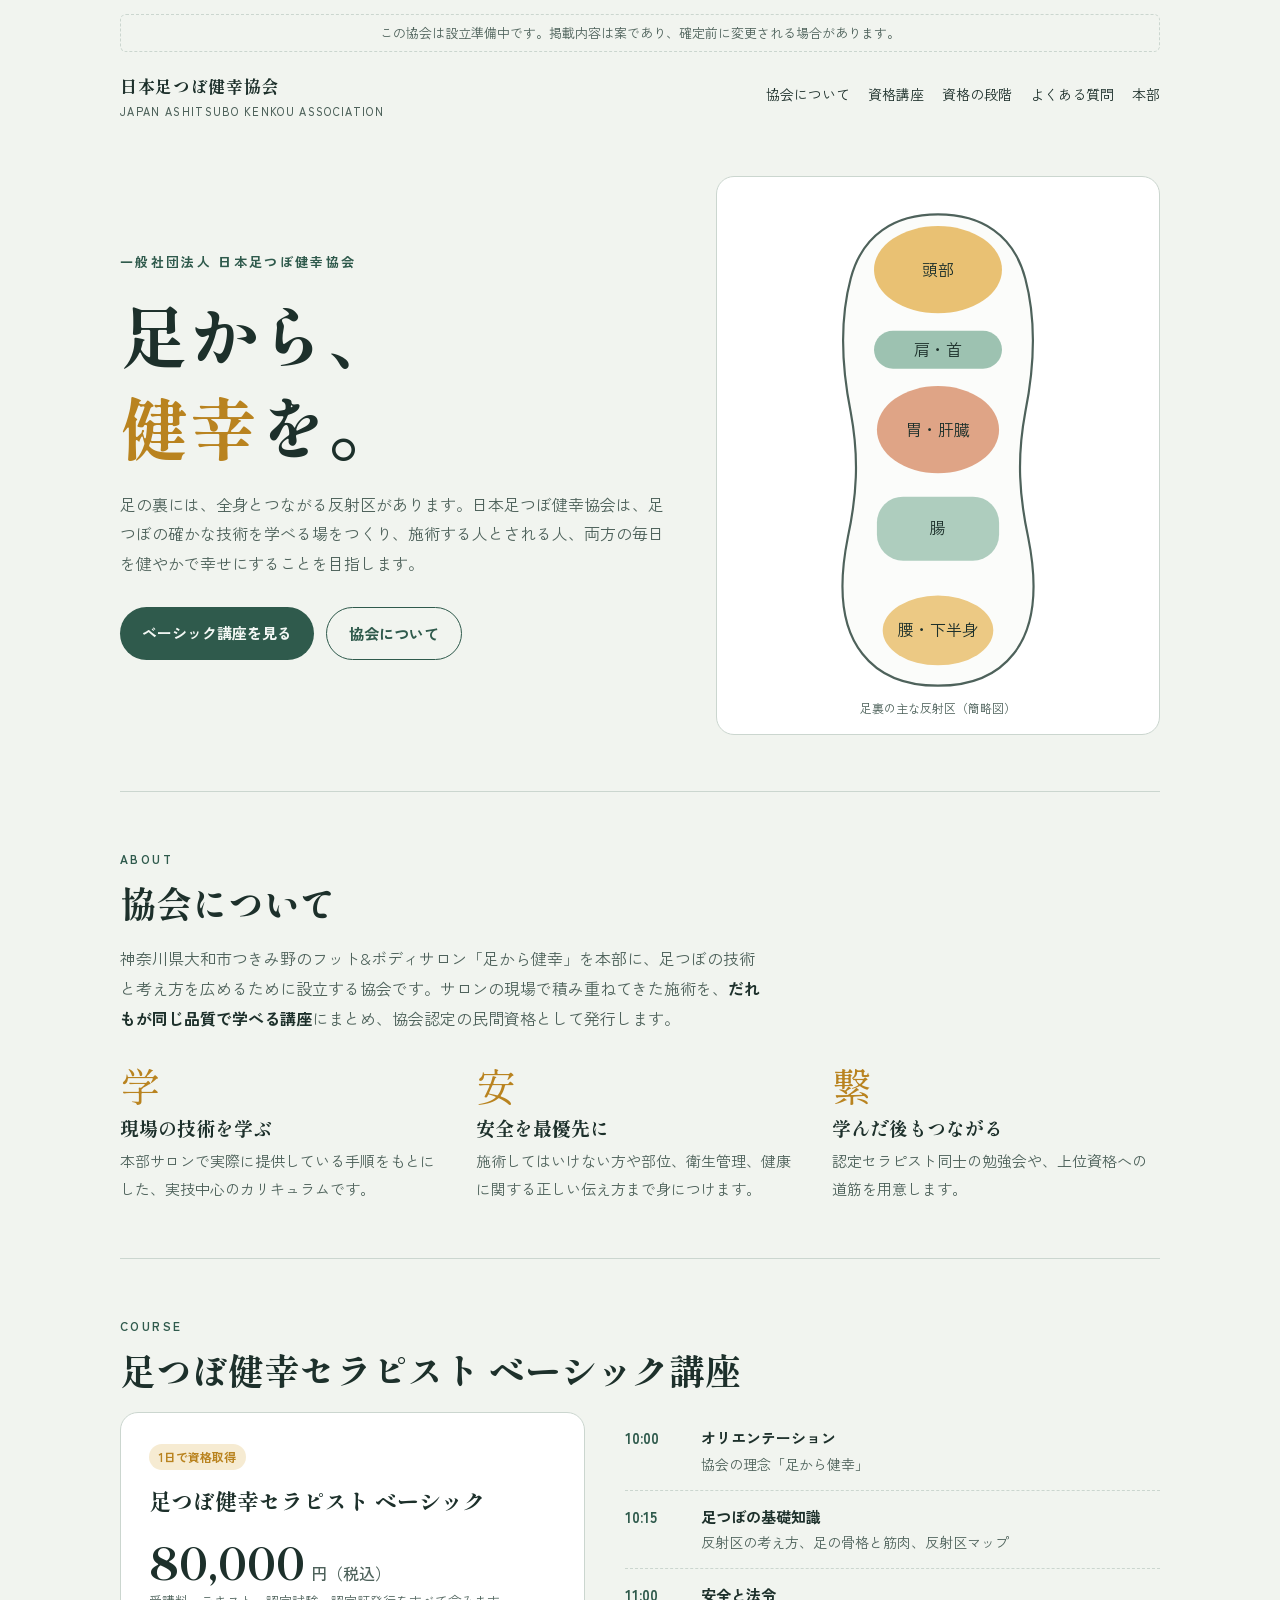
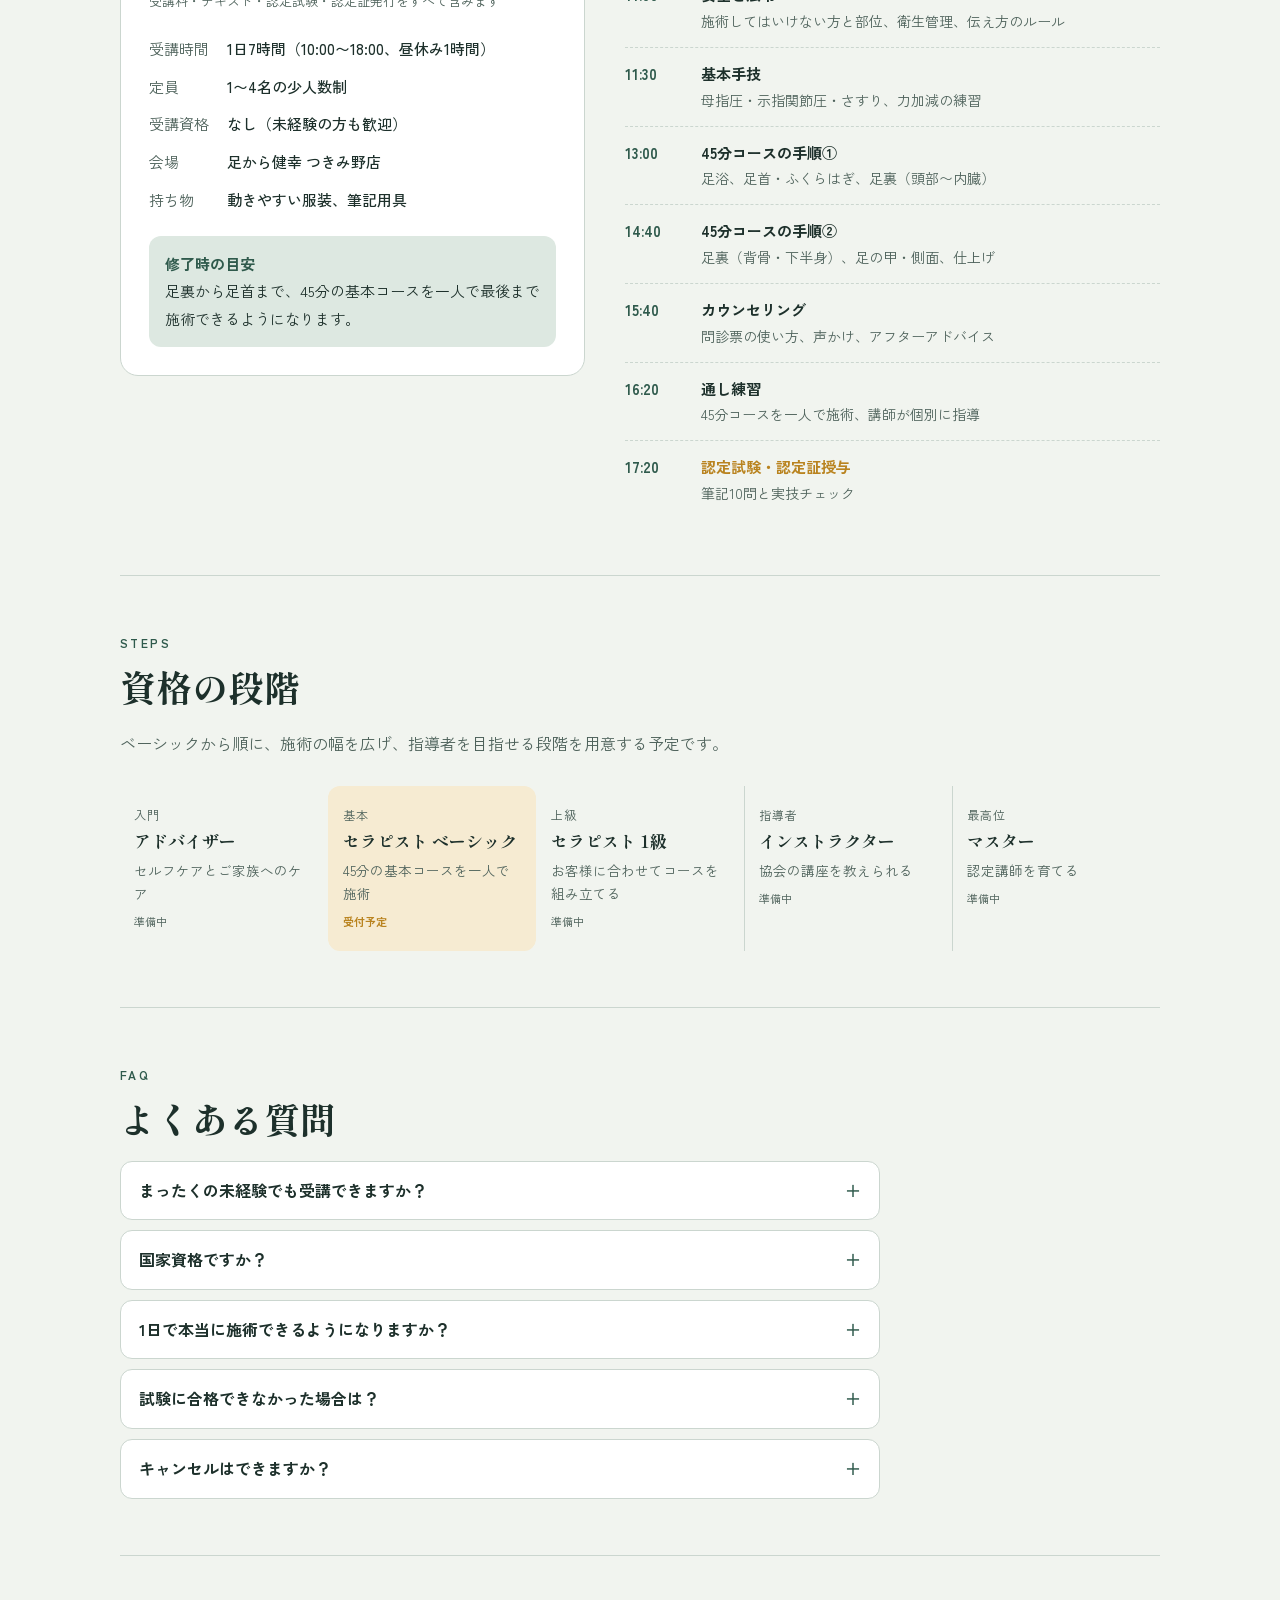
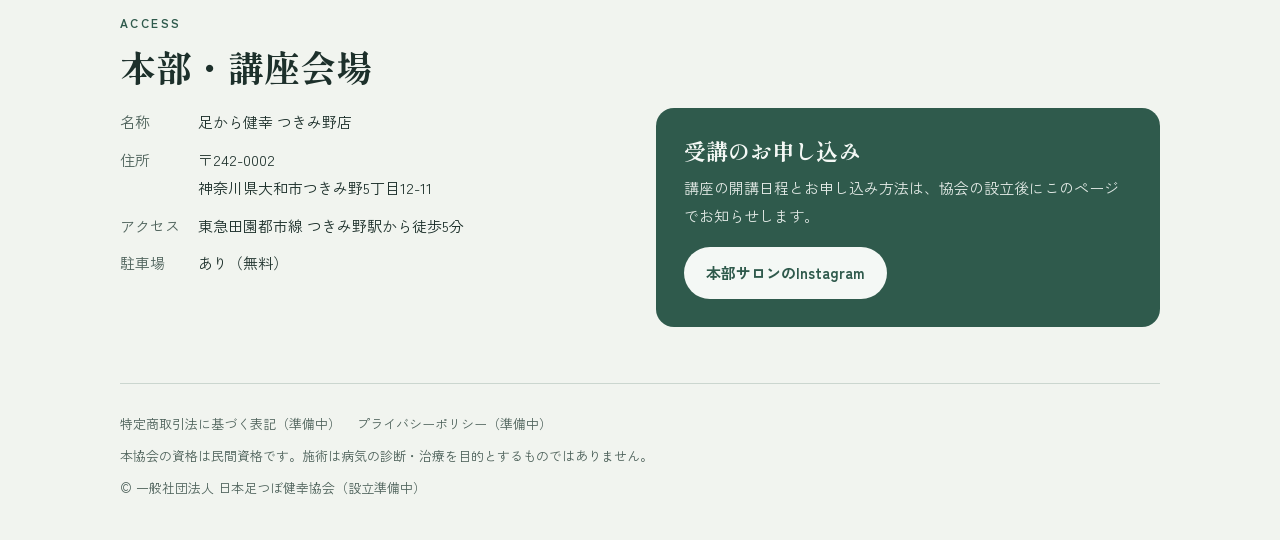
==== index.html @ 67e65ef8 "Add association landing page Co-Authored-By: Claude Opus 5.5 <noreply@anthropic.com> Claude-Session:" ====
<!doctype html>
<html lang="ja">
<head>
<meta charset="utf-8">
<meta name="viewport" content="width=device-width, initial-scale=1, viewport-fit=cover">
<meta name="description" content="一般社団法人 日本足つぼ健幸協会（設立準備中）。1日7時間で取得できる民間資格「足つぼ健幸セラピスト ベーシック」講座のご案内。本部：神奈川県大和市つきみ野。">
<meta property="og:title" content="日本足つぼ健幸協会">
<meta property="og:description" content="足から、健幸を。1日で取得できる足つぼ健幸セラピスト ベーシック講座。">
<meta property="og:type" content="website">
<meta property="og:locale" content="ja_JP">
<title>日本足つぼ健幸協会</title>
<link rel="preconnect" href="https://fonts.googleapis.com">
<link rel="preconnect" href="https://fonts.gstatic.com" crossorigin>
<link rel="stylesheet" href="https://fonts.googleapis.com/css2?family=Shippori+Mincho+B1:wght@600;800&family=Zen+Kaku+Gothic+New:wght@400;500;700&display=swap">
<style>
:root{
  --paper:#F1F4EF;
  --surface:#FFFFFF;
  --ink:#1D302B;
  --ink-soft:#4E625B;
  --line:#CBD6CF;
  --moss:#2F5A4C;
  --moss-tint:#DDE8E1;
  --sun:#B9831F;
  --sun-tint:#F6EBD2;
  --on-moss:#F4F8F5;
  --zone-a:#E7B85C;
  --zone-b:#8DB9A5;
  --zone-c:#D98F6A;
  --foot:#FBFCFA;
}
@media (prefers-color-scheme: dark){
  :root:not([data-theme="light"]){
    color-scheme:dark;
    --paper:#131C19;
    --surface:#1A2622;
    --ink:#E6EEE9;
    --ink-soft:#A5B7AF;
    --line:#2E3F39;
    --moss:#7FB8A2;
    --moss-tint:#21332D;
    --sun:#E2B458;
    --sun-tint:#2F2715;
    --on-moss:#10201A;
    --zone-a:#C99A45;
    --zone-b:#5F8F7B;
    --zone-c:#B8704F;
    --foot:#22302B;
  }
}
:root[data-theme="dark"]{
  color-scheme:dark;
  --paper:#131C19;
  --surface:#1A2622;
  --ink:#E6EEE9;
  --ink-soft:#A5B7AF;
  --line:#2E3F39;
  --moss:#7FB8A2;
  --moss-tint:#21332D;
  --sun:#E2B458;
  --sun-tint:#2F2715;
  --on-moss:#10201A;
  --zone-a:#C99A45;
  --zone-b:#5F8F7B;
  --zone-c:#B8704F;
  --foot:#22302B;
}
*{box-sizing:border-box}
html{scroll-behavior:smooth}
body{margin:0}
img{max-width:100%}
body{
  background:var(--paper);
  color:var(--ink);
  font-family:"Zen Kaku Gothic New","Hiragino Sans","Noto Sans JP",system-ui,sans-serif;
  font-size:16px;
  line-height:1.85;
  padding-inline:20px;
}
.wrap{max-width:1040px;margin-inline:auto}
h1,h2,h3{font-family:"Shippori Mincho B1","Hiragino Mincho ProN","Yu Mincho",serif;text-wrap:balance;margin:0;line-height:1.35}
p{margin:0}
.draft{
  margin-block:14px 0;
  font-size:13px;color:var(--ink-soft);
  border:1px dashed var(--line);border-radius:6px;
  padding:6px 12px;text-align:center;
}
header.top{display:flex;justify-content:space-between;align-items:center;gap:12px;padding-block:18px;flex-wrap:wrap}
.brand{font-family:"Shippori Mincho B1",serif;font-weight:800;font-size:17px;letter-spacing:.04em}
.brand small{display:block;font-family:"Zen Kaku Gothic New",sans-serif;font-weight:500;font-size:11px;color:var(--ink-soft);letter-spacing:.12em}
nav.links{display:flex;gap:18px;font-size:14px;flex-wrap:wrap}
nav.links a{color:var(--ink);text-decoration:none;border-bottom:1px solid transparent}
nav.links a:hover,nav.links a:focus-visible{border-bottom-color:var(--sun)}
a:focus-visible,.btn:focus-visible{outline:2px solid var(--sun);outline-offset:3px}

/* hero */
.hero{display:grid;grid-template-columns:1.25fr 1fr;gap:40px;align-items:center;padding-block:36px 56px}
.eyebrow{font-size:13px;letter-spacing:.18em;color:var(--moss);font-weight:700}
.hero h1{font-size:clamp(38px,6.4vw,68px);font-weight:800;margin-block:14px 18px;letter-spacing:.02em}
.hero h1 em{font-style:normal;color:var(--sun)}
.hero .lead{color:var(--ink-soft);max-width:34em}
.cta-row{display:flex;gap:12px;flex-wrap:wrap;margin-top:28px}
.btn{display:inline-block;padding:12px 22px;border-radius:999px;font-weight:700;text-decoration:none;font-size:15px}
.btn.primary{background:var(--moss);color:var(--on-moss)}
.btn.ghost{color:var(--moss);border:1.5px solid var(--moss)}
.map{position:relative;background:var(--surface);border:1px solid var(--line);border-radius:18px;padding:20px 16px 14px}
.map svg{display:block;width:100%;height:auto;max-width:320px;margin-inline:auto}
.map figcaption{font-size:12px;color:var(--ink-soft);text-align:center;margin-top:6px}
.map text{font-size:11px;fill:var(--ink);font-family:"Zen Kaku Gothic New",sans-serif}

section{padding-block:56px;border-top:1px solid var(--line)}
.sec-label{font-size:12px;letter-spacing:.2em;color:var(--moss);font-weight:700;margin-bottom:8px}
section h2{font-size:clamp(26px,3.6vw,36px);font-weight:800;margin-bottom:18px}
.prose{max-width:40em;color:var(--ink-soft)}
.prose strong{color:var(--ink)}

.pillars{display:grid;grid-template-columns:repeat(3,1fr);gap:28px;margin-top:32px}
.pillars h3{font-size:19px;margin-bottom:6px}
.pillars p{font-size:15px;color:var(--ink-soft)}
.pillars .kanji{font-family:"Shippori Mincho B1",serif;font-size:40px;color:var(--sun);line-height:1;margin-bottom:10px}

/* course */
.course{display:grid;grid-template-columns:1fr 1.15fr;gap:40px;align-items:start}
.course-card{background:var(--surface);border:1px solid var(--line);border-radius:18px;padding:28px}
.cert-name{font-family:"Shippori Mincho B1",serif;font-size:22px;font-weight:800}
.badge{display:inline-block;font-size:12px;background:var(--sun-tint);color:var(--sun);font-weight:700;padding:2px 10px;border-radius:999px;margin-bottom:10px}
.price{margin-block:18px 6px;font-family:"Shippori Mincho B1",serif;font-weight:800;font-size:44px;line-height:1;font-variant-numeric:tabular-nums}
.price span{font-size:16px;font-family:"Zen Kaku Gothic New",sans-serif;font-weight:500;color:var(--ink-soft);margin-left:6px}
.note{font-size:13px;color:var(--ink-soft)}
dl.spec{display:grid;grid-template-columns:auto 1fr;gap:10px 18px;margin:22px 0 0;font-size:15px}
dl.spec dt{color:var(--ink-soft)}
dl.spec dd{margin:0;font-weight:500}
.goal{margin-top:22px;background:var(--moss-tint);border-radius:12px;padding:14px 16px;font-size:15px}
.goal b{color:var(--moss)}

.timeline{list-style:none;margin:0;padding:0;display:grid;gap:0}
.timeline li{display:grid;grid-template-columns:62px 1fr;gap:14px;padding-block:12px;border-bottom:1px dashed var(--line)}
.timeline li:last-child{border-bottom:0}
.timeline time{font-variant-numeric:tabular-nums;font-weight:700;color:var(--moss);font-size:15px}
.timeline .t{font-weight:700;font-size:15px}
.timeline .d{font-size:14px;color:var(--ink-soft)}
.timeline li.exam .t{color:var(--sun)}

/* steps */
.steps{display:grid;grid-template-columns:repeat(5,1fr);gap:0;margin-top:28px;counter-reset:s}
.step{padding:18px 14px 16px;border-left:1px solid var(--line);position:relative}
.step:first-child{border-left:0}
.step .lv{font-size:12px;color:var(--ink-soft);letter-spacing:.1em}
.step h3{font-size:17px;margin-block:4px 6px}
.step p{font-size:13.5px;color:var(--ink-soft);line-height:1.7}
.step.now{background:var(--sun-tint);border-radius:12px;border-left-color:transparent}
.step.now + .step{border-left-color:transparent}
.step .tag{font-size:11px;font-weight:700;color:var(--sun)}
.step .soon{font-size:11px;color:var(--ink-soft)}

/* faq */
.faq{max-width:760px;display:grid;gap:10px}
.faq details{background:var(--surface);border:1px solid var(--line);border-radius:12px;padding:14px 18px}
.faq summary{cursor:pointer;font-weight:700;list-style:none;display:flex;justify-content:space-between;gap:12px}
.faq summary::-webkit-details-marker{display:none}
.faq summary::after{content:"＋";color:var(--moss)}
.faq details[open] summary::after{content:"－"}
.faq details p{margin-top:10px;color:var(--ink-soft);font-size:15px}

/* access */
.access{display:grid;grid-template-columns:1fr 1fr;gap:32px;align-items:start}
.access dl{display:grid;grid-template-columns:auto 1fr;gap:10px 18px;margin:0;font-size:15px}
.access dt{color:var(--ink-soft)}
.access dd{margin:0}
.contact{background:var(--moss);color:var(--on-moss);border-radius:18px;padding:28px}
.contact h3{font-size:22px;margin-bottom:8px}
.contact p{font-size:15px;opacity:.9}
.contact .btn{background:var(--on-moss);color:var(--moss);margin-top:18px}

footer{border-top:1px solid var(--line);padding-block:28px 40px;font-size:13px;color:var(--ink-soft);display:grid;gap:8px}
footer .flinks{display:flex;gap:16px;flex-wrap:wrap}
footer a{color:var(--ink-soft)}

@media (max-width:860px){
  .hero,.course,.access{grid-template-columns:1fr}
  .pillars{grid-template-columns:1fr}
  .steps{grid-template-columns:1fr}
  .step{border-left:0;border-top:1px solid var(--line)}
  .step:first-child{border-top:0}
  .step.now + .step{border-top-color:transparent}
  nav.links{display:none}
}
@media (prefers-reduced-motion:no-preference){
  .zone{transition:opacity .2s}
  .map:hover .zone{opacity:.55}
  .map:hover .zone:hover{opacity:1}
}
</style>
</head>
<body>

<div class="wrap">
  <p class="draft">この協会は設立準備中です。掲載内容は案であり、確定前に変更される場合があります。</p>

  <header class="top">
    <div class="brand">日本足つぼ健幸協会<small>JAPAN ASHITSUBO KENKOU ASSOCIATION</small></div>
    <nav class="links" aria-label="ページ内リンク">
      <a href="#about">協会について</a>
      <a href="#course">資格講座</a>
      <a href="#steps">資格の段階</a>
      <a href="#faq">よくある質問</a>
      <a href="#access">本部</a>
    </nav>
  </header>

  <div class="hero">
    <div>
      <p class="eyebrow">一般社団法人 日本足つぼ健幸協会</p>
      <h1>足から、<br><em>健幸</em>を。</h1>
      <p class="lead">足の裏には、全身とつながる反射区があります。日本足つぼ健幸協会は、足つぼの確かな技術を学べる場をつくり、施術する人とされる人、両方の毎日を健やかで幸せにすることを目指します。</p>
      <div class="cta-row">
        <a class="btn primary" href="#course">ベーシック講座を見る</a>
        <a class="btn ghost" href="#about">協会について</a>
      </div>
    </div>
    <figure class="map" style="margin:0">
      <svg viewBox="0 0 220 340" role="img" aria-label="右足の足裏と主な反射区の図">
        <path d="M110 12c-30 0-52 14-60 44-8 30-6 62 0 92 6 32 4 58-2 86-6 30-6 60 10 80 14 18 34 22 52 22s38-4 52-22c16-20 16-50 10-80-6-28-8-54-2-86 6-30 8-62 0-92-8-30-30-44-60-44z" fill="var(--foot)" stroke="var(--ink-soft)" stroke-width="1.5"/>
        <ellipse class="zone" cx="110" cy="50" rx="44" ry="30" fill="var(--zone-a)" opacity=".85"/>
        <rect class="zone" x="66" y="92" width="88" height="26" rx="13" fill="var(--zone-b)" opacity=".85"/>
        <ellipse class="zone" cx="110" cy="160" rx="42" ry="30" fill="var(--zone-c)" opacity=".8"/>
        <rect class="zone" x="68" y="206" width="84" height="44" rx="18" fill="var(--zone-b)" opacity=".7"/>
        <ellipse class="zone" cx="110" cy="298" rx="38" ry="24" fill="var(--zone-a)" opacity=".75"/>
        <text x="110" y="54" text-anchor="middle">頭部</text>
        <text x="110" y="109" text-anchor="middle">肩・首</text>
        <text x="110" y="164" text-anchor="middle">胃・肝臓</text>
        <text x="110" y="232" text-anchor="middle">腸</text>
        <text x="110" y="302" text-anchor="middle">腰・下半身</text>
      </svg>
      <figcaption>足裏の主な反射区（簡略図）</figcaption>
    </figure>
  </div>

  <section id="about">
    <p class="sec-label">ABOUT</p>
    <h2>協会について</h2>
    <p class="prose">神奈川県大和市つきみ野のフット&amp;ボディサロン「足から健幸」を本部に、足つぼの技術と考え方を広めるために設立する協会です。サロンの現場で積み重ねてきた施術を、<strong>だれもが同じ品質で学べる講座</strong>にまとめ、協会認定の民間資格として発行します。</p>
    <div class="pillars">
      <div>
        <div class="kanji">学</div>
        <h3>現場の技術を学ぶ</h3>
        <p>本部サロンで実際に提供している手順をもとにした、実技中心のカリキュラムです。</p>
      </div>
      <div>
        <div class="kanji">安</div>
        <h3>安全を最優先に</h3>
        <p>施術してはいけない方や部位、衛生管理、健康に関する正しい伝え方まで身につけます。</p>
      </div>
      <div>
        <div class="kanji">繋</div>
        <h3>学んだ後もつながる</h3>
        <p>認定セラピスト同士の勉強会や、上位資格への道筋を用意します。</p>
      </div>
    </div>
  </section>

  <section id="course">
    <p class="sec-label">COURSE</p>
    <h2>足つぼ健幸セラピスト ベーシック講座</h2>
    <div class="course">
      <div class="course-card">
        <span class="badge">1日で資格取得</span>
        <div class="cert-name">足つぼ健幸セラピスト ベーシック</div>
        <div class="price">80,000<span>円（税込）</span></div>
        <p class="note">受講料・テキスト・認定試験・認定証発行をすべて含みます</p>
        <dl class="spec">
          <dt>受講時間</dt><dd>1日7時間（10:00〜18:00、昼休み1時間）</dd>
          <dt>定員</dt><dd>1〜4名の少人数制</dd>
          <dt>受講資格</dt><dd>なし（未経験の方も歓迎）</dd>
          <dt>会場</dt><dd>足から健幸 つきみ野店</dd>
          <dt>持ち物</dt><dd>動きやすい服装、筆記用具</dd>
        </dl>
        <p class="goal"><b>修了時の目安</b><br>足裏から足首まで、45分の基本コースを一人で最後まで施術できるようになります。</p>
      </div>
      <div>
        <ol class="timeline" aria-label="当日のタイムテーブル">
          <li><time>10:00</time><div><div class="t">オリエンテーション</div><div class="d">協会の理念「足から健幸」</div></div></li>
          <li><time>10:15</time><div><div class="t">足つぼの基礎知識</div><div class="d">反射区の考え方、足の骨格と筋肉、反射区マップ</div></div></li>
          <li><time>11:00</time><div><div class="t">安全と法令</div><div class="d">施術してはいけない方と部位、衛生管理、伝え方のルール</div></div></li>
          <li><time>11:30</time><div><div class="t">基本手技</div><div class="d">母指圧・示指関節圧・さすり、力加減の練習</div></div></li>
          <li><time>13:00</time><div><div class="t">45分コースの手順①</div><div class="d">足浴、足首・ふくらはぎ、足裏（頭部〜内臓）</div></div></li>
          <li><time>14:40</time><div><div class="t">45分コースの手順②</div><div class="d">足裏（背骨・下半身）、足の甲・側面、仕上げ</div></div></li>
          <li><time>15:40</time><div><div class="t">カウンセリング</div><div class="d">問診票の使い方、声かけ、アフターアドバイス</div></div></li>
          <li><time>16:20</time><div><div class="t">通し練習</div><div class="d">45分コースを一人で施術、講師が個別に指導</div></div></li>
          <li class="exam"><time>17:20</time><div><div class="t">認定試験・認定証授与</div><div class="d">筆記10問と実技チェック</div></div></li>
        </ol>
      </div>
    </div>
  </section>

  <section id="steps">
    <p class="sec-label">STEPS</p>
    <h2>資格の段階</h2>
    <p class="prose">ベーシックから順に、施術の幅を広げ、指導者を目指せる段階を用意する予定です。</p>
    <div class="steps">
      <div class="step"><div class="lv">入門</div><h3>アドバイザー</h3><p>セルフケアとご家族へのケア</p><span class="soon">準備中</span></div>
      <div class="step now"><div class="lv">基本</div><h3>セラピスト ベーシック</h3><p>45分の基本コースを一人で施術</p><span class="tag">受付予定</span></div>
      <div class="step"><div class="lv">上級</div><h3>セラピスト 1級</h3><p>お客様に合わせてコースを組み立てる</p><span class="soon">準備中</span></div>
      <div class="step"><div class="lv">指導者</div><h3>インストラクター</h3><p>協会の講座を教えられる</p><span class="soon">準備中</span></div>
      <div class="step"><div class="lv">最高位</div><h3>マスター</h3><p>認定講師を育てる</p><span class="soon">準備中</span></div>
    </div>
  </section>

  <section id="faq">
    <p class="sec-label">FAQ</p>
    <h2>よくある質問</h2>
    <div class="faq">
      <details><summary>まったくの未経験でも受講できますか？</summary><p>はい、できます。少人数制で、講師が一人ひとりの手の動きを確認しながら進めます。</p></details>
      <details><summary>国家資格ですか？</summary><p>いいえ、当協会が認定する民間資格です。医療行為や治療を行うための資格ではありません。</p></details>
      <details><summary>1日で本当に施術できるようになりますか？</summary><p>基本の45分コースを一人で最後まで行えるところまで練習します。認定後は、ご家族や知人への施術で経験を重ねることをおすすめしています。</p></details>
      <details><summary>試験に合格できなかった場合は？</summary><p>後日、実技の再チェック（30分）を無料で1回受けていただけます。</p></details>
      <details><summary>キャンセルはできますか？</summary><p>7日前までは全額返金、3日前までは50%返金、前日・当日は返金なしを予定しています（日程の振替は1回可）。</p></details>
    </div>
  </section>

  <section id="access">
    <p class="sec-label">ACCESS</p>
    <h2>本部・講座会場</h2>
    <div class="access">
      <dl>
        <dt>名称</dt><dd>足から健幸 つきみ野店</dd>
        <dt>住所</dt><dd>〒242-0002<br>神奈川県大和市つきみ野5丁目12-11</dd>
        <dt>アクセス</dt><dd>東急田園都市線 つきみ野駅から徒歩5分</dd>
        <dt>駐車場</dt><dd>あり（無料）</dd>
      </dl>
      <div class="contact">
        <h3>受講のお申し込み</h3>
        <p>講座の開講日程とお申し込み方法は、協会の設立後にこのページでお知らせします。</p>
        <a class="btn" href="https://www.instagram.com/ashikara.kenkou.tsukimino/" target="_blank" rel="noopener">本部サロンのInstagram</a>
      </div>
    </div>
  </section>

  <footer>
    <div class="flinks"><span>特定商取引法に基づく表記（準備中）</span><span>プライバシーポリシー（準備中）</span></div>
    <div>本協会の資格は民間資格です。施術は病気の診断・治療を目的とするものではありません。</div>
    <div>© 一般社団法人 日本足つぼ健幸協会（設立準備中）</div>
  </footer>
</div>
</body>
</html>
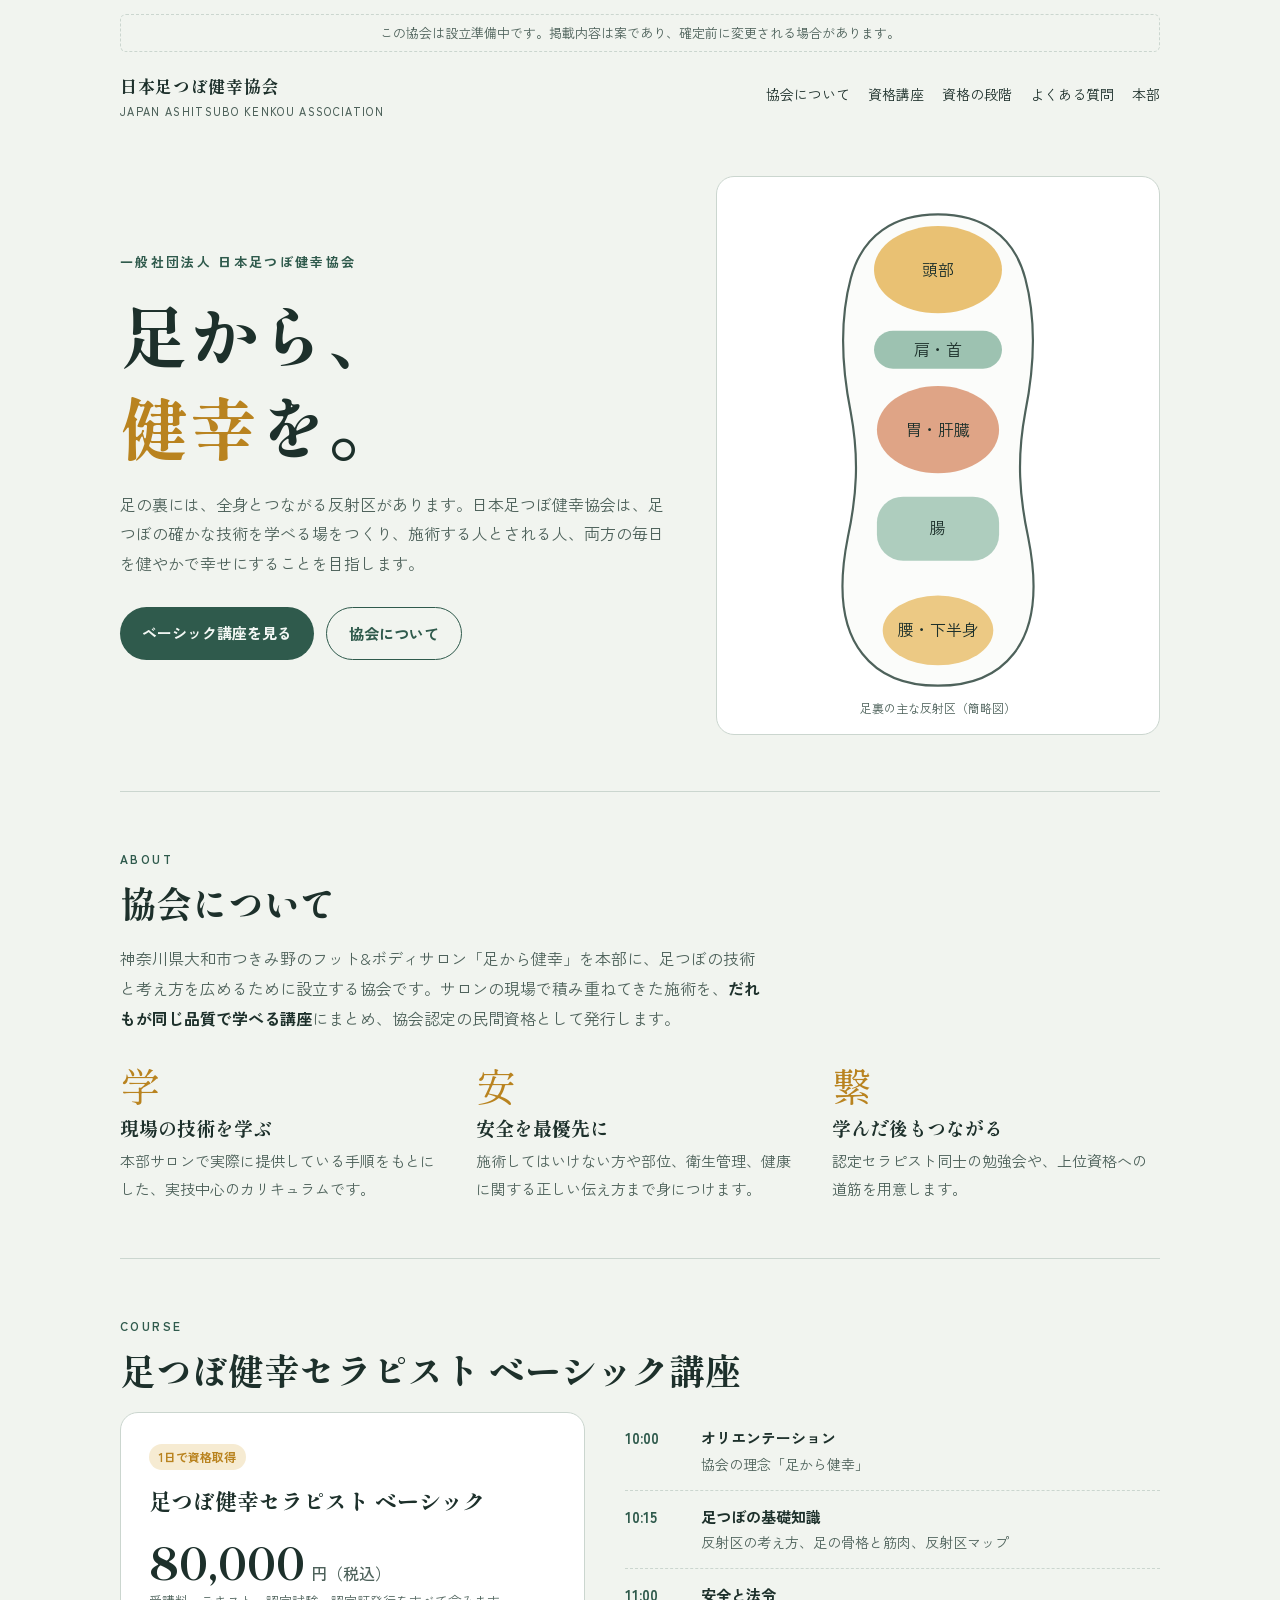
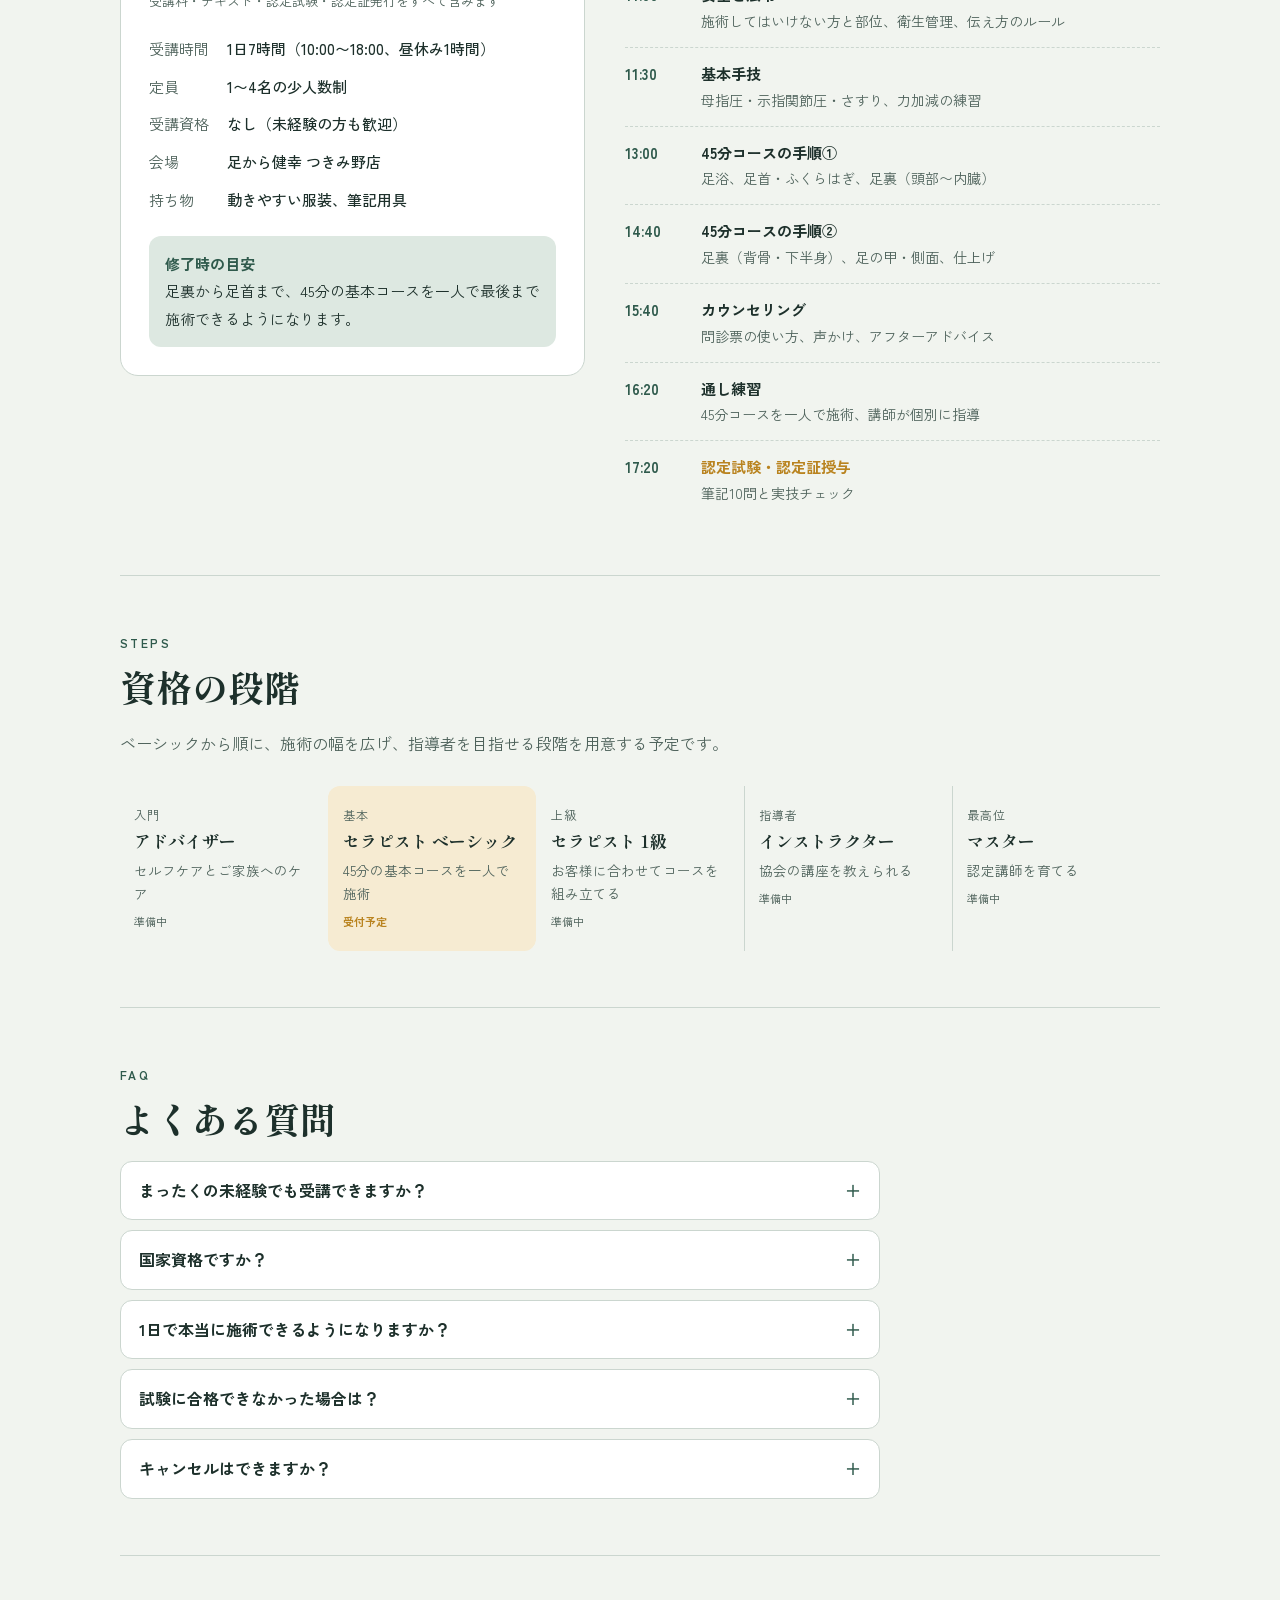
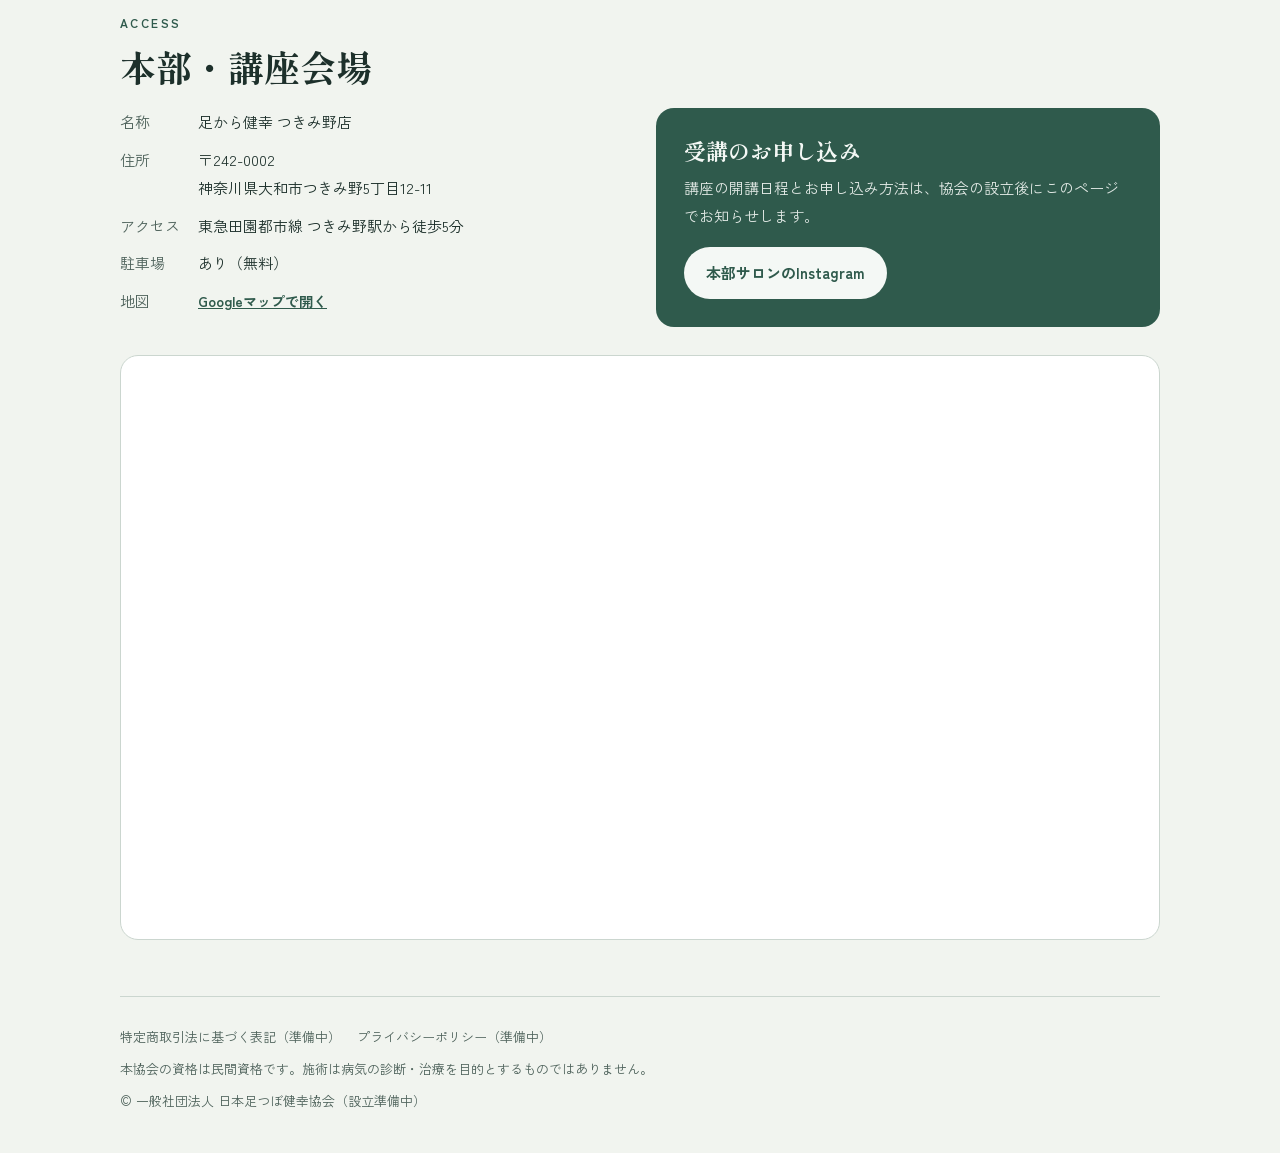
==== commit 527ddb1f: "Add Google Maps link and embedded map to access section Co-Authored-By: Claude Opus 5.5 <noreply@ant" ====
--- a/index.html
+++ b/index.html
@@ -168,6 +168,10 @@
 .access dl{display:grid;grid-template-columns:auto 1fr;gap:10px 18px;margin:0;font-size:15px}
 .access dt{color:var(--ink-soft)}
 .access dd{margin:0}
+.maplink{font-size:14px;font-weight:700;color:var(--moss)}
+.gmap{margin-top:28px;border:1px solid var(--line);border-radius:18px;overflow:hidden;aspect-ratio:16/9;max-width:100%;background:var(--surface)}
+.gmap iframe{display:block;width:100%;height:100%;border:0}
+@media (max-width:860px){.gmap{aspect-ratio:4/3}}
 .contact{background:var(--moss);color:var(--on-moss);border-radius:18px;padding:28px}
 .contact h3{font-size:22px;margin-bottom:8px}
 .contact p{font-size:15px;opacity:.9}
@@ -328,12 +332,16 @@
         <dt>住所</dt><dd>〒242-0002<br>神奈川県大和市つきみ野5丁目12-11</dd>
         <dt>アクセス</dt><dd>東急田園都市線 つきみ野駅から徒歩5分</dd>
         <dt>駐車場</dt><dd>あり（無料）</dd>
+        <dt>地図</dt><dd><a class="maplink" href="https://www.google.com/maps/place/%E8%B6%B3%E3%81%8B%E3%82%89%E5%81%A5%E5%B9%B8+%E3%81%A4%E3%81%8D%E3%81%BF%E9%87%8E%E5%BA%97/@35.5130493,139.4574136,17z/data=!3m1!4b1!4m6!3m5!1s0x6018f92f17c7e25b:0xcd8ebc7f74a9188!8m2!3d35.5130493!4d139.4574136!16s%2Fg%2F11y51fj9ld" target="_blank" rel="noopener">Googleマップで開く</a></dd>
       </dl>
       <div class="contact">
         <h3>受講のお申し込み</h3>
         <p>講座の開講日程とお申し込み方法は、協会の設立後にこのページでお知らせします。</p>
         <a class="btn" href="https://www.instagram.com/ashikara.kenkou.tsukimino/" target="_blank" rel="noopener">本部サロンのInstagram</a>
       </div>
+    </div>
+    <div class="gmap">
+      <iframe src="https://www.google.com/maps?q=35.5130493,139.4574136&amp;z=17&amp;hl=ja&amp;output=embed" title="足から健幸 つきみ野店の地図" loading="lazy" referrerpolicy="no-referrer-when-downgrade"></iframe>
     </div>
   </section>
 
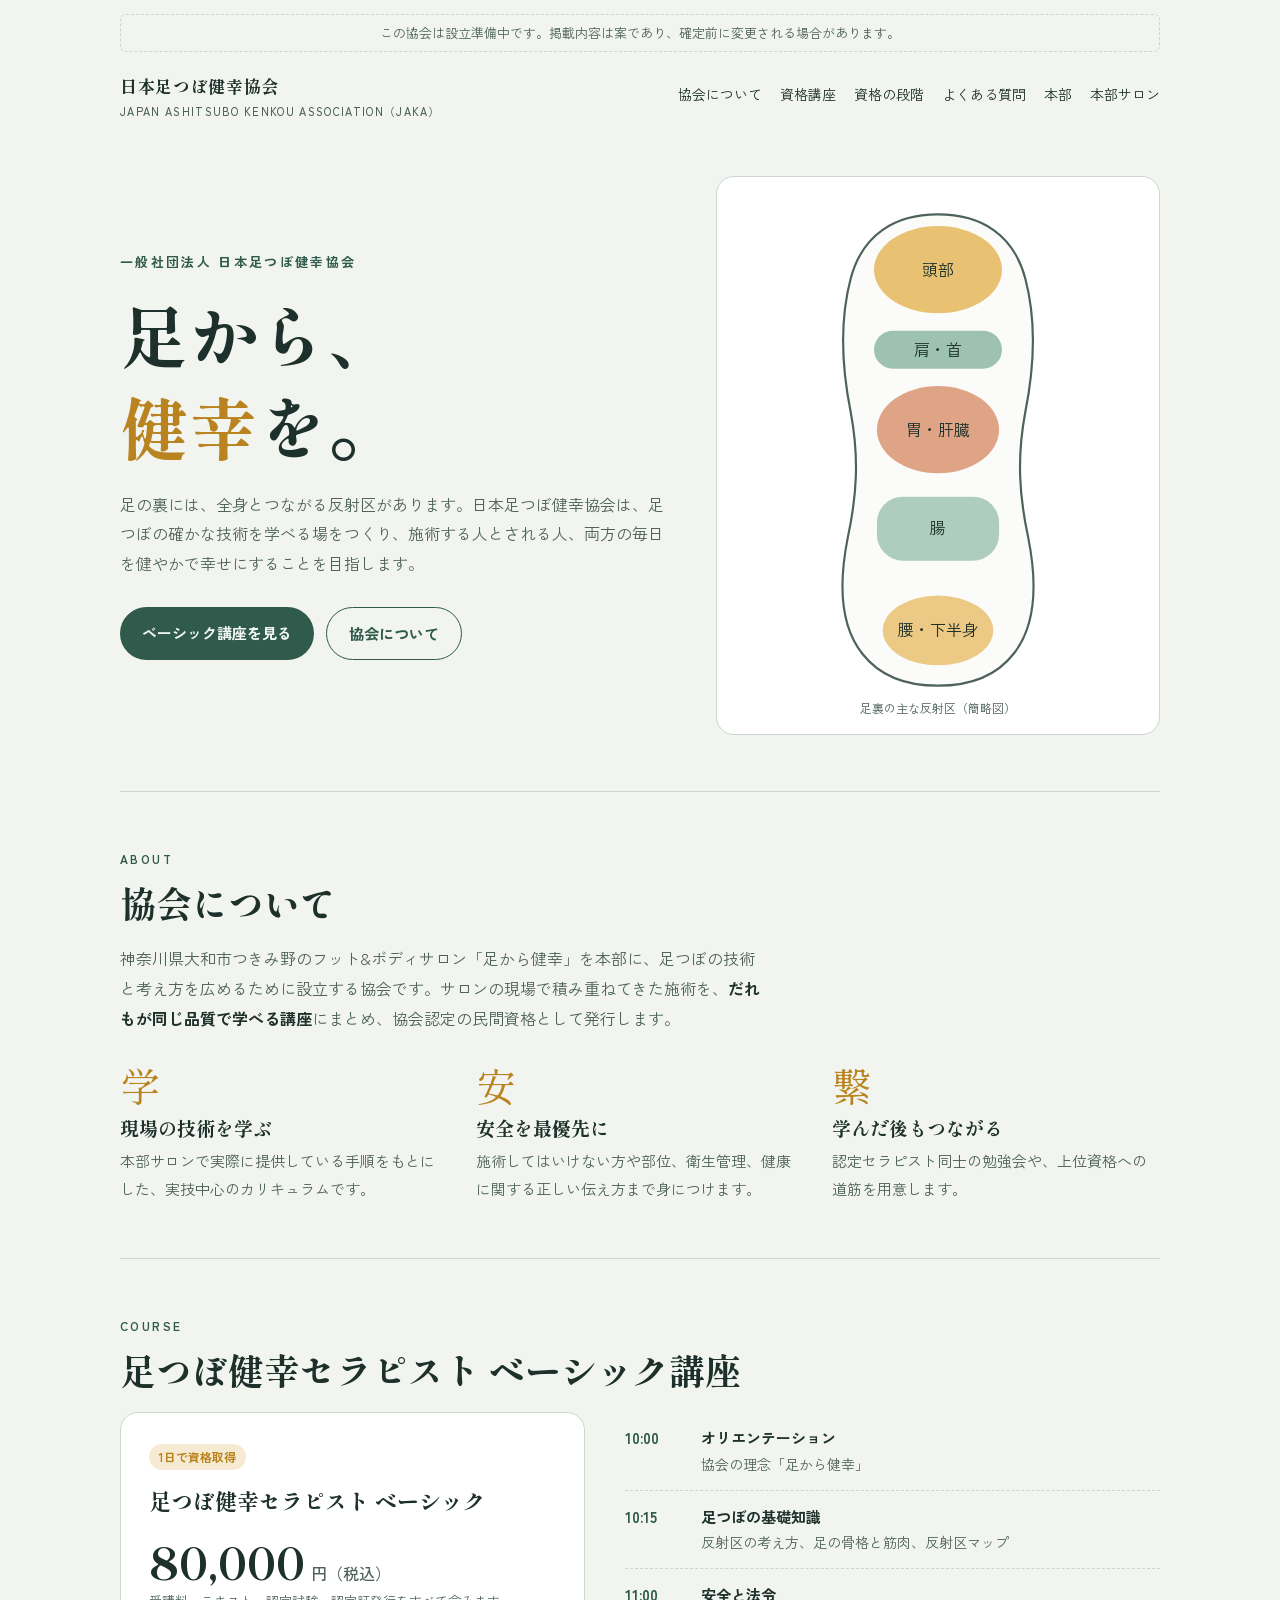
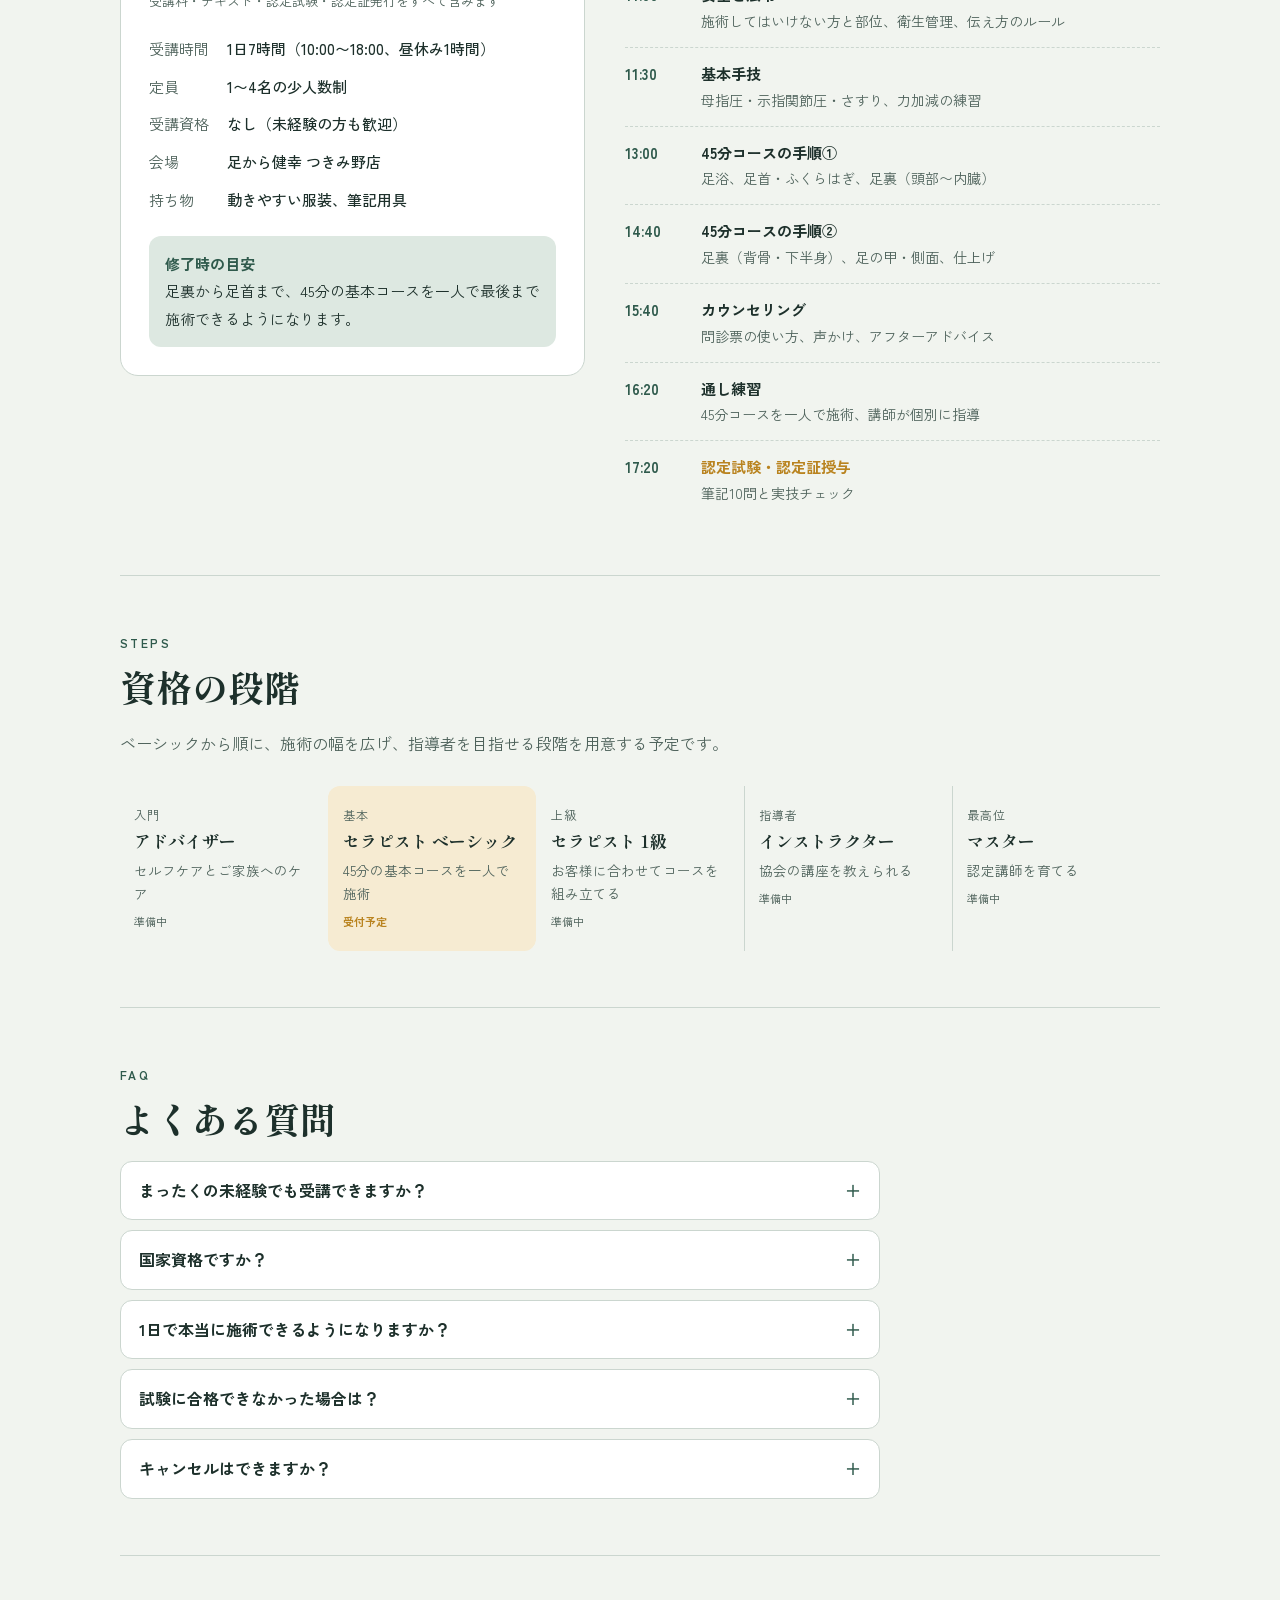
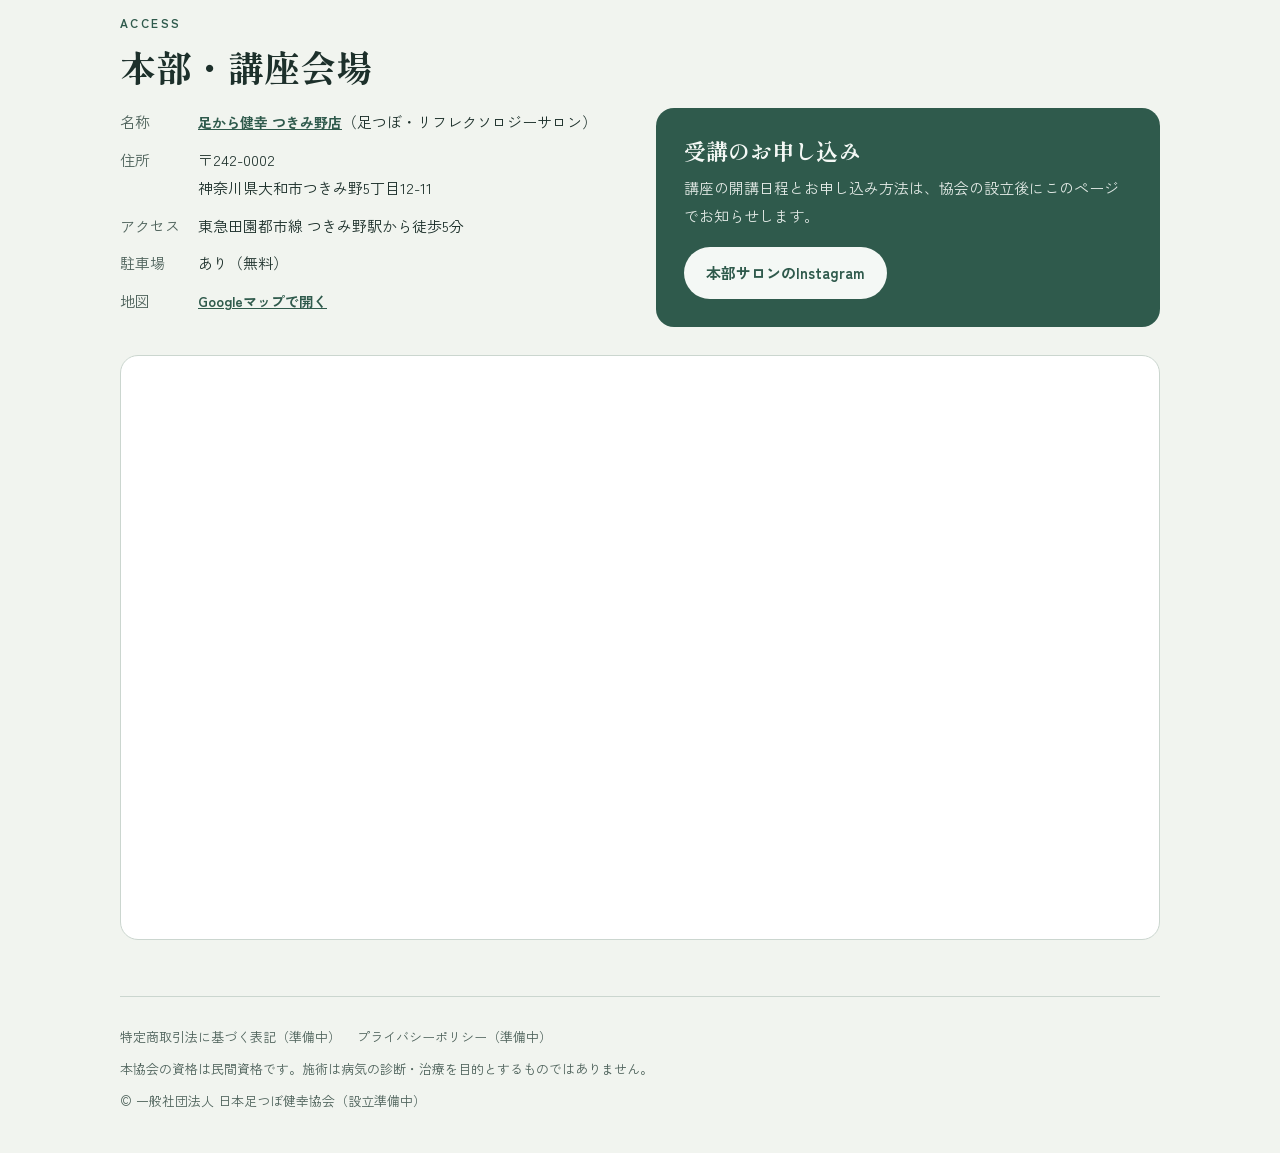
==== commit 4f7d83fc: "Add salon page for local search and share styles - salon/: page for 足から健幸 つきみ野店 targeting つきみ野 足つぼ, " ====
--- a/index.html
+++ b/index.html
@@ -3,199 +3,16 @@
 <head>
 <meta charset="utf-8">
 <meta name="viewport" content="width=device-width, initial-scale=1, viewport-fit=cover">
-<meta name="description" content="一般社団法人 日本足つぼ健幸協会（設立準備中）。1日7時間で取得できる民間資格「足つぼ健幸セラピスト ベーシック」講座のご案内。本部：神奈川県大和市つきみ野。">
+<meta name="description" content="日本足つぼ健幸協会（JAKA・設立準備中）は、神奈川県大和市つきみ野の足つぼ・リフレクソロジーサロン「足から健幸 つきみ野店」を本部に、1日7時間で取得できる民間資格「足つぼ健幸セラピスト ベーシック」講座を開講予定です。">
 <meta property="og:title" content="日本足つぼ健幸協会">
 <meta property="og:description" content="足から、健幸を。1日で取得できる足つぼ健幸セラピスト ベーシック講座。">
 <meta property="og:type" content="website">
 <meta property="og:locale" content="ja_JP">
-<title>日本足つぼ健幸協会</title>
+<title>日本足つぼ健幸協会（JAKA）｜つきみ野・大和市の足つぼ資格講座</title>
 <link rel="preconnect" href="https://fonts.googleapis.com">
 <link rel="preconnect" href="https://fonts.gstatic.com" crossorigin>
 <link rel="stylesheet" href="https://fonts.googleapis.com/css2?family=Shippori+Mincho+B1:wght@600;800&family=Zen+Kaku+Gothic+New:wght@400;500;700&display=swap">
-<style>
-:root{
-  --paper:#F1F4EF;
-  --surface:#FFFFFF;
-  --ink:#1D302B;
-  --ink-soft:#4E625B;
-  --line:#CBD6CF;
-  --moss:#2F5A4C;
-  --moss-tint:#DDE8E1;
-  --sun:#B9831F;
-  --sun-tint:#F6EBD2;
-  --on-moss:#F4F8F5;
-  --zone-a:#E7B85C;
-  --zone-b:#8DB9A5;
-  --zone-c:#D98F6A;
-  --foot:#FBFCFA;
-}
-@media (prefers-color-scheme: dark){
-  :root:not([data-theme="light"]){
-    color-scheme:dark;
-    --paper:#131C19;
-    --surface:#1A2622;
-    --ink:#E6EEE9;
-    --ink-soft:#A5B7AF;
-    --line:#2E3F39;
-    --moss:#7FB8A2;
-    --moss-tint:#21332D;
-    --sun:#E2B458;
-    --sun-tint:#2F2715;
-    --on-moss:#10201A;
-    --zone-a:#C99A45;
-    --zone-b:#5F8F7B;
-    --zone-c:#B8704F;
-    --foot:#22302B;
-  }
-}
-:root[data-theme="dark"]{
-  color-scheme:dark;
-  --paper:#131C19;
-  --surface:#1A2622;
-  --ink:#E6EEE9;
-  --ink-soft:#A5B7AF;
-  --line:#2E3F39;
-  --moss:#7FB8A2;
-  --moss-tint:#21332D;
-  --sun:#E2B458;
-  --sun-tint:#2F2715;
-  --on-moss:#10201A;
-  --zone-a:#C99A45;
-  --zone-b:#5F8F7B;
-  --zone-c:#B8704F;
-  --foot:#22302B;
-}
-*{box-sizing:border-box}
-html{scroll-behavior:smooth}
-body{margin:0}
-img{max-width:100%}
-body{
-  background:var(--paper);
-  color:var(--ink);
-  font-family:"Zen Kaku Gothic New","Hiragino Sans","Noto Sans JP",system-ui,sans-serif;
-  font-size:16px;
-  line-height:1.85;
-  padding-inline:20px;
-}
-.wrap{max-width:1040px;margin-inline:auto}
-h1,h2,h3{font-family:"Shippori Mincho B1","Hiragino Mincho ProN","Yu Mincho",serif;text-wrap:balance;margin:0;line-height:1.35}
-p{margin:0}
-.draft{
-  margin-block:14px 0;
-  font-size:13px;color:var(--ink-soft);
-  border:1px dashed var(--line);border-radius:6px;
-  padding:6px 12px;text-align:center;
-}
-header.top{display:flex;justify-content:space-between;align-items:center;gap:12px;padding-block:18px;flex-wrap:wrap}
-.brand{font-family:"Shippori Mincho B1",serif;font-weight:800;font-size:17px;letter-spacing:.04em}
-.brand small{display:block;font-family:"Zen Kaku Gothic New",sans-serif;font-weight:500;font-size:11px;color:var(--ink-soft);letter-spacing:.12em}
-nav.links{display:flex;gap:18px;font-size:14px;flex-wrap:wrap}
-nav.links a{color:var(--ink);text-decoration:none;border-bottom:1px solid transparent}
-nav.links a:hover,nav.links a:focus-visible{border-bottom-color:var(--sun)}
-a:focus-visible,.btn:focus-visible{outline:2px solid var(--sun);outline-offset:3px}
-
-/* hero */
-.hero{display:grid;grid-template-columns:1.25fr 1fr;gap:40px;align-items:center;padding-block:36px 56px}
-.eyebrow{font-size:13px;letter-spacing:.18em;color:var(--moss);font-weight:700}
-.hero h1{font-size:clamp(38px,6.4vw,68px);font-weight:800;margin-block:14px 18px;letter-spacing:.02em}
-.hero h1 em{font-style:normal;color:var(--sun)}
-.hero .lead{color:var(--ink-soft);max-width:34em}
-.cta-row{display:flex;gap:12px;flex-wrap:wrap;margin-top:28px}
-.btn{display:inline-block;padding:12px 22px;border-radius:999px;font-weight:700;text-decoration:none;font-size:15px}
-.btn.primary{background:var(--moss);color:var(--on-moss)}
-.btn.ghost{color:var(--moss);border:1.5px solid var(--moss)}
-.map{position:relative;background:var(--surface);border:1px solid var(--line);border-radius:18px;padding:20px 16px 14px}
-.map svg{display:block;width:100%;height:auto;max-width:320px;margin-inline:auto}
-.map figcaption{font-size:12px;color:var(--ink-soft);text-align:center;margin-top:6px}
-.map text{font-size:11px;fill:var(--ink);font-family:"Zen Kaku Gothic New",sans-serif}
-
-section{padding-block:56px;border-top:1px solid var(--line)}
-.sec-label{font-size:12px;letter-spacing:.2em;color:var(--moss);font-weight:700;margin-bottom:8px}
-section h2{font-size:clamp(26px,3.6vw,36px);font-weight:800;margin-bottom:18px}
-.prose{max-width:40em;color:var(--ink-soft)}
-.prose strong{color:var(--ink)}
-
-.pillars{display:grid;grid-template-columns:repeat(3,1fr);gap:28px;margin-top:32px}
-.pillars h3{font-size:19px;margin-bottom:6px}
-.pillars p{font-size:15px;color:var(--ink-soft)}
-.pillars .kanji{font-family:"Shippori Mincho B1",serif;font-size:40px;color:var(--sun);line-height:1;margin-bottom:10px}
-
-/* course */
-.course{display:grid;grid-template-columns:1fr 1.15fr;gap:40px;align-items:start}
-.course-card{background:var(--surface);border:1px solid var(--line);border-radius:18px;padding:28px}
-.cert-name{font-family:"Shippori Mincho B1",serif;font-size:22px;font-weight:800}
-.badge{display:inline-block;font-size:12px;background:var(--sun-tint);color:var(--sun);font-weight:700;padding:2px 10px;border-radius:999px;margin-bottom:10px}
-.price{margin-block:18px 6px;font-family:"Shippori Mincho B1",serif;font-weight:800;font-size:44px;line-height:1;font-variant-numeric:tabular-nums}
-.price span{font-size:16px;font-family:"Zen Kaku Gothic New",sans-serif;font-weight:500;color:var(--ink-soft);margin-left:6px}
-.note{font-size:13px;color:var(--ink-soft)}
-dl.spec{display:grid;grid-template-columns:auto 1fr;gap:10px 18px;margin:22px 0 0;font-size:15px}
-dl.spec dt{color:var(--ink-soft)}
-dl.spec dd{margin:0;font-weight:500}
-.goal{margin-top:22px;background:var(--moss-tint);border-radius:12px;padding:14px 16px;font-size:15px}
-.goal b{color:var(--moss)}
-
-.timeline{list-style:none;margin:0;padding:0;display:grid;gap:0}
-.timeline li{display:grid;grid-template-columns:62px 1fr;gap:14px;padding-block:12px;border-bottom:1px dashed var(--line)}
-.timeline li:last-child{border-bottom:0}
-.timeline time{font-variant-numeric:tabular-nums;font-weight:700;color:var(--moss);font-size:15px}
-.timeline .t{font-weight:700;font-size:15px}
-.timeline .d{font-size:14px;color:var(--ink-soft)}
-.timeline li.exam .t{color:var(--sun)}
-
-/* steps */
-.steps{display:grid;grid-template-columns:repeat(5,1fr);gap:0;margin-top:28px;counter-reset:s}
-.step{padding:18px 14px 16px;border-left:1px solid var(--line);position:relative}
-.step:first-child{border-left:0}
-.step .lv{font-size:12px;color:var(--ink-soft);letter-spacing:.1em}
-.step h3{font-size:17px;margin-block:4px 6px}
-.step p{font-size:13.5px;color:var(--ink-soft);line-height:1.7}
-.step.now{background:var(--sun-tint);border-radius:12px;border-left-color:transparent}
-.step.now + .step{border-left-color:transparent}
-.step .tag{font-size:11px;font-weight:700;color:var(--sun)}
-.step .soon{font-size:11px;color:var(--ink-soft)}
-
-/* faq */
-.faq{max-width:760px;display:grid;gap:10px}
-.faq details{background:var(--surface);border:1px solid var(--line);border-radius:12px;padding:14px 18px}
-.faq summary{cursor:pointer;font-weight:700;list-style:none;display:flex;justify-content:space-between;gap:12px}
-.faq summary::-webkit-details-marker{display:none}
-.faq summary::after{content:"＋";color:var(--moss)}
-.faq details[open] summary::after{content:"－"}
-.faq details p{margin-top:10px;color:var(--ink-soft);font-size:15px}
-
-/* access */
-.access{display:grid;grid-template-columns:1fr 1fr;gap:32px;align-items:start}
-.access dl{display:grid;grid-template-columns:auto 1fr;gap:10px 18px;margin:0;font-size:15px}
-.access dt{color:var(--ink-soft)}
-.access dd{margin:0}
-.maplink{font-size:14px;font-weight:700;color:var(--moss)}
-.gmap{margin-top:28px;border:1px solid var(--line);border-radius:18px;overflow:hidden;aspect-ratio:16/9;max-width:100%;background:var(--surface)}
-.gmap iframe{display:block;width:100%;height:100%;border:0}
-@media (max-width:860px){.gmap{aspect-ratio:4/3}}
-.contact{background:var(--moss);color:var(--on-moss);border-radius:18px;padding:28px}
-.contact h3{font-size:22px;margin-bottom:8px}
-.contact p{font-size:15px;opacity:.9}
-.contact .btn{background:var(--on-moss);color:var(--moss);margin-top:18px}
-
-footer{border-top:1px solid var(--line);padding-block:28px 40px;font-size:13px;color:var(--ink-soft);display:grid;gap:8px}
-footer .flinks{display:flex;gap:16px;flex-wrap:wrap}
-footer a{color:var(--ink-soft)}
-
-@media (max-width:860px){
-  .hero,.course,.access{grid-template-columns:1fr}
-  .pillars{grid-template-columns:1fr}
-  .steps{grid-template-columns:1fr}
-  .step{border-left:0;border-top:1px solid var(--line)}
-  .step:first-child{border-top:0}
-  .step.now + .step{border-top-color:transparent}
-  nav.links{display:none}
-}
-@media (prefers-reduced-motion:no-preference){
-  .zone{transition:opacity .2s}
-  .map:hover .zone{opacity:.55}
-  .map:hover .zone:hover{opacity:1}
-}
-</style>
+<link rel="stylesheet" href="style.css">
 </head>
 <body>
 
@@ -203,13 +20,14 @@
   <p class="draft">この協会は設立準備中です。掲載内容は案であり、確定前に変更される場合があります。</p>
 
   <header class="top">
-    <div class="brand">日本足つぼ健幸協会<small>JAPAN ASHITSUBO KENKOU ASSOCIATION</small></div>
-    <nav class="links" aria-label="ページ内リンク">
+    <div class="brand">日本足つぼ健幸協会<small>JAPAN ASHITSUBO KENKOU ASSOCIATION（JAKA）</small></div>
+    <nav class="links" aria-label="サイト内リンク">
       <a href="#about">協会について</a>
       <a href="#course">資格講座</a>
       <a href="#steps">資格の段階</a>
       <a href="#faq">よくある質問</a>
       <a href="#access">本部</a>
+      <a href="salon/">本部サロン</a>
     </nav>
   </header>
 
@@ -328,7 +146,7 @@
     <h2>本部・講座会場</h2>
     <div class="access">
       <dl>
-        <dt>名称</dt><dd>足から健幸 つきみ野店</dd>
+        <dt>名称</dt><dd><a class="maplink" href="salon/">足から健幸 つきみ野店</a>（足つぼ・リフレクソロジーサロン）</dd>
         <dt>住所</dt><dd>〒242-0002<br>神奈川県大和市つきみ野5丁目12-11</dd>
         <dt>アクセス</dt><dd>東急田園都市線 つきみ野駅から徒歩5分</dd>
         <dt>駐車場</dt><dd>あり（無料）</dd>
--- a/style.css
+++ b/style.css
@@ -0,0 +1,200 @@
+:root{
+  --paper:#F1F4EF;
+  --surface:#FFFFFF;
+  --ink:#1D302B;
+  --ink-soft:#4E625B;
+  --line:#CBD6CF;
+  --moss:#2F5A4C;
+  --moss-tint:#DDE8E1;
+  --sun:#B9831F;
+  --sun-tint:#F6EBD2;
+  --on-moss:#F4F8F5;
+  --zone-a:#E7B85C;
+  --zone-b:#8DB9A5;
+  --zone-c:#D98F6A;
+  --foot:#FBFCFA;
+}
+@media (prefers-color-scheme: dark){
+  :root:not([data-theme="light"]){
+    color-scheme:dark;
+    --paper:#131C19;
+    --surface:#1A2622;
+    --ink:#E6EEE9;
+    --ink-soft:#A5B7AF;
+    --line:#2E3F39;
+    --moss:#7FB8A2;
+    --moss-tint:#21332D;
+    --sun:#E2B458;
+    --sun-tint:#2F2715;
+    --on-moss:#10201A;
+    --zone-a:#C99A45;
+    --zone-b:#5F8F7B;
+    --zone-c:#B8704F;
+    --foot:#22302B;
+  }
+}
+:root[data-theme="dark"]{
+  color-scheme:dark;
+  --paper:#131C19;
+  --surface:#1A2622;
+  --ink:#E6EEE9;
+  --ink-soft:#A5B7AF;
+  --line:#2E3F39;
+  --moss:#7FB8A2;
+  --moss-tint:#21332D;
+  --sun:#E2B458;
+  --sun-tint:#2F2715;
+  --on-moss:#10201A;
+  --zone-a:#C99A45;
+  --zone-b:#5F8F7B;
+  --zone-c:#B8704F;
+  --foot:#22302B;
+}
+*{box-sizing:border-box}
+html{scroll-behavior:smooth}
+body{margin:0}
+img{max-width:100%}
+body{
+  background:var(--paper);
+  color:var(--ink);
+  font-family:"Zen Kaku Gothic New","Hiragino Sans","Noto Sans JP",system-ui,sans-serif;
+  font-size:16px;
+  line-height:1.85;
+  padding-inline:20px;
+}
+.wrap{max-width:1040px;margin-inline:auto}
+h1,h2,h3{font-family:"Shippori Mincho B1","Hiragino Mincho ProN","Yu Mincho",serif;text-wrap:balance;margin:0;line-height:1.35}
+p{margin:0}
+.draft{
+  margin-block:14px 0;
+  font-size:13px;color:var(--ink-soft);
+  border:1px dashed var(--line);border-radius:6px;
+  padding:6px 12px;text-align:center;
+}
+header.top{display:flex;justify-content:space-between;align-items:center;gap:12px;padding-block:18px;flex-wrap:wrap}
+.brand{font-family:"Shippori Mincho B1",serif;font-weight:800;font-size:17px;letter-spacing:.04em}
+.brand small{display:block;font-family:"Zen Kaku Gothic New",sans-serif;font-weight:500;font-size:11px;color:var(--ink-soft);letter-spacing:.12em}
+nav.links{display:flex;gap:18px;font-size:14px;flex-wrap:wrap}
+nav.links a{color:var(--ink);text-decoration:none;border-bottom:1px solid transparent}
+nav.links a:hover,nav.links a:focus-visible{border-bottom-color:var(--sun)}
+a:focus-visible,.btn:focus-visible{outline:2px solid var(--sun);outline-offset:3px}
+
+/* hero */
+.hero{display:grid;grid-template-columns:1.25fr 1fr;gap:40px;align-items:center;padding-block:36px 56px}
+.eyebrow{font-size:13px;letter-spacing:.18em;color:var(--moss);font-weight:700}
+.hero h1{font-size:clamp(38px,6.4vw,68px);font-weight:800;margin-block:14px 18px;letter-spacing:.02em}
+.hero h1 em{font-style:normal;color:var(--sun)}
+.hero .lead{color:var(--ink-soft);max-width:34em}
+.cta-row{display:flex;gap:12px;flex-wrap:wrap;margin-top:28px}
+.btn{display:inline-block;padding:12px 22px;border-radius:999px;font-weight:700;text-decoration:none;font-size:15px}
+.btn.primary{background:var(--moss);color:var(--on-moss)}
+.btn.ghost{color:var(--moss);border:1.5px solid var(--moss)}
+.map{position:relative;background:var(--surface);border:1px solid var(--line);border-radius:18px;padding:20px 16px 14px}
+.map svg{display:block;width:100%;height:auto;max-width:320px;margin-inline:auto}
+.map figcaption{font-size:12px;color:var(--ink-soft);text-align:center;margin-top:6px}
+.map text{font-size:11px;fill:var(--ink);font-family:"Zen Kaku Gothic New",sans-serif}
+
+section{padding-block:56px;border-top:1px solid var(--line)}
+.sec-label{font-size:12px;letter-spacing:.2em;color:var(--moss);font-weight:700;margin-bottom:8px}
+section h2{font-size:clamp(26px,3.6vw,36px);font-weight:800;margin-bottom:18px}
+.prose{max-width:40em;color:var(--ink-soft)}
+.prose strong{color:var(--ink)}
+
+.pillars{display:grid;grid-template-columns:repeat(3,1fr);gap:28px;margin-top:32px}
+.pillars h3{font-size:19px;margin-bottom:6px}
+.pillars p{font-size:15px;color:var(--ink-soft)}
+.pillars .kanji{font-family:"Shippori Mincho B1",serif;font-size:40px;color:var(--sun);line-height:1;margin-bottom:10px}
+
+/* course */
+.course{display:grid;grid-template-columns:1fr 1.15fr;gap:40px;align-items:start}
+.course-card{background:var(--surface);border:1px solid var(--line);border-radius:18px;padding:28px}
+.cert-name{font-family:"Shippori Mincho B1",serif;font-size:22px;font-weight:800}
+.badge{display:inline-block;font-size:12px;background:var(--sun-tint);color:var(--sun);font-weight:700;padding:2px 10px;border-radius:999px;margin-bottom:10px}
+.price{margin-block:18px 6px;font-family:"Shippori Mincho B1",serif;font-weight:800;font-size:44px;line-height:1;font-variant-numeric:tabular-nums}
+.price span{font-size:16px;font-family:"Zen Kaku Gothic New",sans-serif;font-weight:500;color:var(--ink-soft);margin-left:6px}
+.note{font-size:13px;color:var(--ink-soft)}
+dl.spec{display:grid;grid-template-columns:auto 1fr;gap:10px 18px;margin:22px 0 0;font-size:15px}
+dl.spec dt{color:var(--ink-soft)}
+dl.spec dd{margin:0;font-weight:500}
+.goal{margin-top:22px;background:var(--moss-tint);border-radius:12px;padding:14px 16px;font-size:15px}
+.goal b{color:var(--moss)}
+
+.timeline{list-style:none;margin:0;padding:0;display:grid;gap:0}
+.timeline li{display:grid;grid-template-columns:62px 1fr;gap:14px;padding-block:12px;border-bottom:1px dashed var(--line)}
+.timeline li:last-child{border-bottom:0}
+.timeline time{font-variant-numeric:tabular-nums;font-weight:700;color:var(--moss);font-size:15px}
+.timeline .t{font-weight:700;font-size:15px}
+.timeline .d{font-size:14px;color:var(--ink-soft)}
+.timeline li.exam .t{color:var(--sun)}
+
+/* steps */
+.steps{display:grid;grid-template-columns:repeat(5,1fr);gap:0;margin-top:28px;counter-reset:s}
+.step{padding:18px 14px 16px;border-left:1px solid var(--line);position:relative}
+.step:first-child{border-left:0}
+.step .lv{font-size:12px;color:var(--ink-soft);letter-spacing:.1em}
+.step h3{font-size:17px;margin-block:4px 6px}
+.step p{font-size:13.5px;color:var(--ink-soft);line-height:1.7}
+.step.now{background:var(--sun-tint);border-radius:12px;border-left-color:transparent}
+.step.now + .step{border-left-color:transparent}
+.step .tag{font-size:11px;font-weight:700;color:var(--sun)}
+.step .soon{font-size:11px;color:var(--ink-soft)}
+
+/* faq */
+.faq{max-width:760px;display:grid;gap:10px}
+.faq details{background:var(--surface);border:1px solid var(--line);border-radius:12px;padding:14px 18px}
+.faq summary{cursor:pointer;font-weight:700;list-style:none;display:flex;justify-content:space-between;gap:12px}
+.faq summary::-webkit-details-marker{display:none}
+.faq summary::after{content:"＋";color:var(--moss)}
+.faq details[open] summary::after{content:"－"}
+.faq details p{margin-top:10px;color:var(--ink-soft);font-size:15px}
+
+/* access */
+.access{display:grid;grid-template-columns:1fr 1fr;gap:32px;align-items:start}
+.access dl{display:grid;grid-template-columns:auto 1fr;gap:10px 18px;margin:0;font-size:15px}
+.access dt{color:var(--ink-soft)}
+.access dd{margin:0}
+.maplink{font-size:14px;font-weight:700;color:var(--moss)}
+.gmap{margin-top:28px;border:1px solid var(--line);border-radius:18px;overflow:hidden;aspect-ratio:16/9;max-width:100%;background:var(--surface)}
+.gmap iframe{display:block;width:100%;height:100%;border:0}
+@media (max-width:860px){.gmap{aspect-ratio:4/3}}
+.contact{background:var(--moss);color:var(--on-moss);border-radius:18px;padding:28px}
+.contact h3{font-size:22px;margin-bottom:8px}
+.contact p{font-size:15px;opacity:.9}
+.contact .btn{background:var(--on-moss);color:var(--moss);margin-top:18px}
+
+footer{border-top:1px solid var(--line);padding-block:28px 40px;font-size:13px;color:var(--ink-soft);display:grid;gap:8px}
+footer .flinks{display:flex;gap:16px;flex-wrap:wrap}
+footer a{color:var(--ink-soft)}
+
+@media (max-width:860px){
+  .hero,.course,.access{grid-template-columns:1fr}
+  .pillars{grid-template-columns:1fr}
+  .steps{grid-template-columns:1fr}
+  .step{border-left:0;border-top:1px solid var(--line)}
+  .step:first-child{border-top:0}
+  .step.now + .step{border-top-color:transparent}
+  nav.links{display:none}
+}
+@media (prefers-reduced-motion:no-preference){
+  .zone{transition:opacity .2s}
+  .map:hover .zone{opacity:.55}
+  .map:hover .zone:hover{opacity:1}
+}
+
+/* salon page */
+.crumb{font-size:13px;color:var(--ink-soft);padding-block:4px 0}
+.crumb a{color:var(--ink-soft)}
+.kw{display:flex;flex-wrap:wrap;gap:8px;margin-top:22px;padding:0;list-style:none}
+.kw li{font-size:13px;background:var(--moss-tint);color:var(--moss);font-weight:700;padding:4px 12px;border-radius:999px}
+.rating{display:flex;align-items:baseline;gap:10px;margin-top:22px;flex-wrap:wrap}
+.rating b{font-family:"Shippori Mincho B1",serif;font-size:34px;line-height:1;color:var(--sun);font-variant-numeric:tabular-nums}
+.rating span{font-size:13px;color:var(--ink-soft)}
+.menu-list{display:grid;grid-template-columns:repeat(3,1fr);gap:24px;margin-top:28px}
+.menu-list h3{font-size:19px;margin-bottom:6px}
+.menu-list p{font-size:15px;color:var(--ink-soft)}
+.menu-list .for{margin-top:8px;font-size:13px;color:var(--moss);font-weight:700}
+.scene{display:grid;grid-template-columns:repeat(2,1fr);gap:14px 28px;margin-top:24px;max-width:860px}
+.scene div{border-top:1px solid var(--line);padding-top:12px}
+.scene h3{font-size:17px;margin-bottom:4px}
+.scene p{font-size:14.5px;color:var(--ink-soft)}
+@media (max-width:860px){.menu-list,.scene{grid-template-columns:1fr}}
